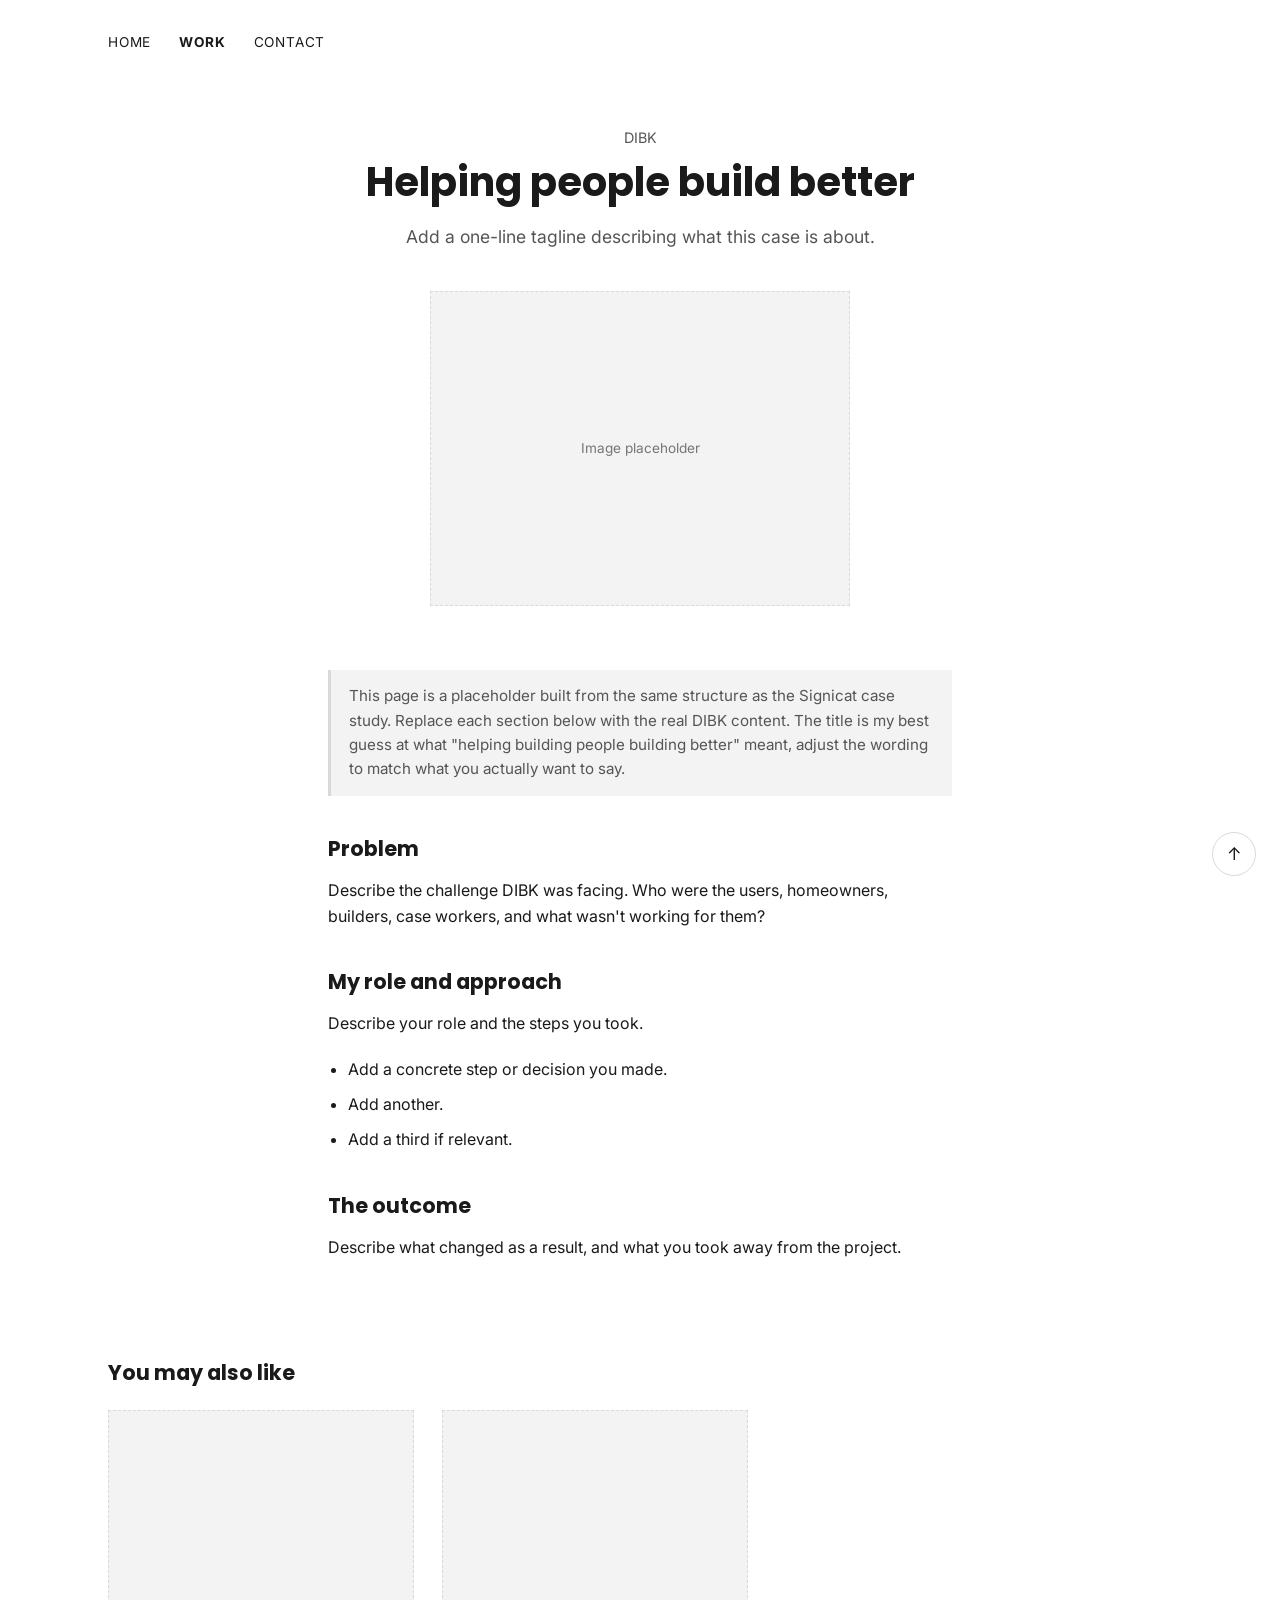
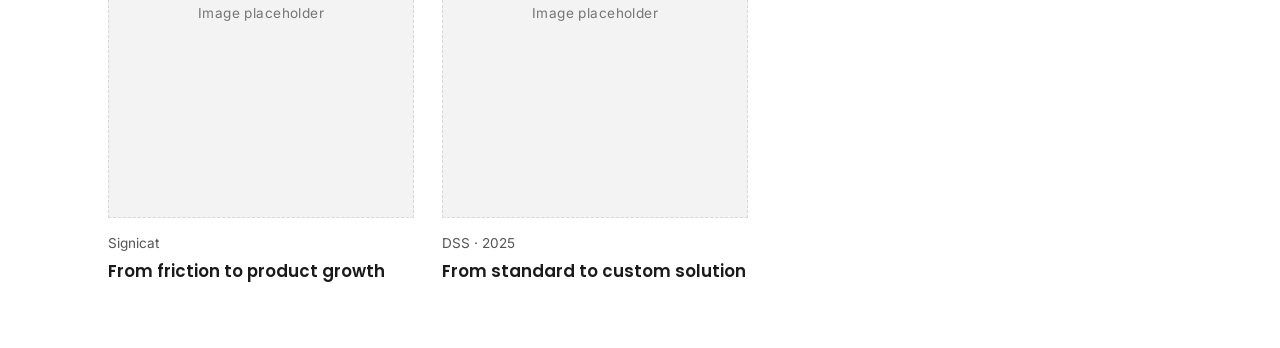
==== work/dibk/index.html @ 36e61819 "Initial commit of barebao.me site Co-Authored-By: Claude Sonnet 5 <noreply@anthropic.com>" ====
<!DOCTYPE html>
<html lang="en">
<head>
  <meta charset="UTF-8">
  <meta name="viewport" content="width=device-width, initial-scale=1.0">
  <title>Helping people build better — DIBK — Bao</title>
  <meta name="description" content="Case study placeholder: helping people build better, DIBK.">
  <link rel="stylesheet" href="../../style.css">
</head>
<body id="top">
  <a class="skip-link" href="#main">Skip to main content</a>

  <nav class="site-nav" aria-label="Primary">
    <a href="../../index.html">Home</a>
    <a href="../../index.html#work" class="nav-primary">Work</a>
    <a href="../../index.html#contact">Contact</a>
  </nav>

  <main id="main">
    <header class="case-hero">
      <p class="eyebrow">DIBK</p>
      <h1>Helping people build better</h1>
      <p class="tagline">Add a one-line tagline describing what this case is about.</p>
      <div class="case-hero-placeholder"><span>Image placeholder</span></div>
    </header>

    <article class="case-body">
      <p class="placeholder-note">This page is a placeholder built from the same structure as the Signicat case study. Replace each section below with the real DIBK content. The title is my best guess at what "helping building people building better" meant, adjust the wording to match what you actually want to say.</p>

      <h2>Problem</h2>
      <p>Describe the challenge DIBK was facing. Who were the users, homeowners, builders, case workers, and what wasn't working for them?</p>

      <h2>My role and approach</h2>
      <p>Describe your role and the steps you took.</p>
      <ul>
        <li>Add a concrete step or decision you made.</li>
        <li>Add another.</li>
        <li>Add a third if relevant.</li>
      </ul>

      <h2>The outcome</h2>
      <p>Describe what changed as a result, and what you took away from the project.</p>
    </article>

    <section class="also-like" aria-labelledby="also-like-heading">
      <h2 id="also-like-heading">You may also like</h2>
      <div class="also-like-grid">
        <a class="case-card" href="../signicat/index.html" aria-label="View case study: From friction to product growth, Signicat">
          <div class="case-placeholder"><span>Image placeholder</span></div>
          <div class="case-meta">
            <span class="case-client">Signicat</span>
            <span class="case-title">From friction to product growth</span>
          </div>
        </a>
        <a class="case-card" href="../dss/index.html" aria-label="View case study: From standard to custom solution, DSS, 2025">
          <div class="case-placeholder"><span>Image placeholder</span></div>
          <div class="case-meta">
            <span class="case-client">DSS · 2025</span>
            <span class="case-title">From standard to custom solution</span>
          </div>
        </a>
      </div>
    </section>
  </main>

  <a class="back-to-top" href="#top" aria-label="Back to top">↑</a>
</body>
</html>
---- style.css ----
/* barebao.me — shared stylesheet
   Plain HTML/CSS, no build step, no framework. */

@import url('https://fonts.googleapis.com/css2?family=Poppins:wght@600;700&family=Inter:wght@400;500;600&display=swap');

:root {
  --color-bg: #ffffff;
  --color-text: #1a1a1a;
  --color-muted: #555555;
  --color-muted-light: #767676;
  --color-border: #d9d9d9;
  --color-placeholder-bg: #f3f3f3;
  --color-accent: #2f3e46;
  --font-heading: 'Poppins', system-ui, -apple-system, 'Segoe UI', sans-serif;
  --font-body: 'Inter', system-ui, -apple-system, 'Segoe UI', sans-serif;
  --max-width: 1120px;
  --content-width: 680px;
}

* {
  box-sizing: border-box;
}

html {
  scroll-behavior: smooth;
}

@media (prefers-reduced-motion: reduce) {
  html {
    scroll-behavior: auto;
  }
  * {
    animation-duration: 0.01ms !important;
    transition-duration: 0.01ms !important;
  }
}

body {
  margin: 0;
  font-family: var(--font-body);
  color: var(--color-text);
  background: var(--color-bg);
  line-height: 1.6;
  font-size: 1rem;
}

h1, h2, h3 {
  font-family: var(--font-heading);
  line-height: 1.25;
  margin: 0 0 1rem;
}

p {
  margin: 0 0 1.25rem;
}

a {
  color: inherit;
}

a:focus-visible,
button:focus-visible {
  outline: 3px solid var(--color-accent);
  outline-offset: 3px;
}

.skip-link {
  position: absolute;
  left: -999px;
  top: auto;
  background: var(--color-bg);
  color: var(--color-text);
  padding: 0.75rem 1.25rem;
  border: 1px solid var(--color-border);
  z-index: 200;
}

.skip-link:focus {
  position: fixed;
  left: 1rem;
  top: 1rem;
}

.wrapper {
  max-width: var(--max-width);
  margin: 0 auto;
  padding: 0 1.75rem;
}

/* Nav */

.site-nav {
  padding: 2rem 1.75rem;
  max-width: var(--max-width);
  margin: 0 auto;
  display: flex;
  gap: 1.75rem;
}

.site-nav a {
  text-decoration: none;
  letter-spacing: 0.06em;
  text-transform: uppercase;
  font-size: 0.85rem;
  color: var(--color-text);
}

.site-nav a.nav-primary {
  font-weight: 700;
}

.site-nav a:hover {
  color: var(--color-accent);
}

/* Hero */

.hero {
  max-width: 700px;
  margin: 0 auto;
  padding: 4rem 1.75rem 4.5rem;
  text-align: center;
}

.hero h1 {
  font-weight: 700;
  font-size: clamp(2.25rem, 5vw, 3.25rem);
}

.hero .subcaption {
  color: var(--color-muted);
  font-size: 1.15rem;
  line-height: 1.7;
  margin: 0 auto;
}

/* Work grid */

.work-grid {
  max-width: var(--max-width);
  margin: 0 auto;
  padding: 0 1.75rem 5rem;
  display: grid;
  grid-template-columns: repeat(3, 1fr);
  gap: 1.75rem;
}

@media (max-width: 780px) {
  .work-grid {
    grid-template-columns: 1fr;
    max-width: 480px;
  }
}

.case-card {
  display: block;
  text-decoration: none;
  color: var(--color-text);
}

.case-placeholder {
  aspect-ratio: 3 / 4;
  background: var(--color-placeholder-bg);
  border: 1px dashed var(--color-border);
  display: flex;
  align-items: center;
  justify-content: center;
  padding: 1.5rem;
  text-align: center;
}

.case-placeholder span {
  color: var(--color-muted-light);
  font-size: 0.85rem;
  letter-spacing: 0.03em;
}

.case-card:hover .case-placeholder,
.case-card:focus-visible .case-placeholder {
  border-color: var(--color-accent);
}

.case-meta {
  margin-top: 0.9rem;
}

.case-client {
  display: block;
  color: var(--color-muted);
  font-size: 0.85rem;
  margin-bottom: 0.2rem;
}

.case-title {
  font-family: var(--font-heading);
  font-weight: 600;
  font-size: 1.05rem;
}

.case-card:hover .case-title,
.case-card:focus-visible .case-title {
  text-decoration: underline;
  text-decoration-color: var(--color-accent);
}

/* About / Contact */

.section {
  max-width: var(--content-width);
  margin: 0 auto;
  padding: 3rem 1.75rem;
}

.section h2 {
  font-size: 1.5rem;
}

.section p {
  color: var(--color-text);
}

.contact-link {
  display: inline-block;
  margin-top: 0.5rem;
  font-weight: 600;
  border-bottom: 1px solid var(--color-text);
  text-decoration: none;
}

.contact-link:hover {
  color: var(--color-accent);
  border-color: var(--color-accent);
}

footer.site-footer {
  max-width: var(--max-width);
  margin: 0 auto;
  padding: 2rem 1.75rem 3rem;
  color: var(--color-muted-light);
  font-size: 0.85rem;
}

/* Case study pages */

.case-hero {
  max-width: 760px;
  margin: 0 auto;
  padding: 2.5rem 1.75rem 3rem;
  text-align: center;
}

.case-hero .eyebrow {
  color: var(--color-muted);
  font-size: 0.9rem;
  margin-bottom: 0.5rem;
}

.case-hero h1 {
  font-size: clamp(1.75rem, 4vw, 2.5rem);
}

.case-hero .tagline {
  color: var(--color-muted);
  font-size: 1.1rem;
  max-width: 540px;
  margin: 0 auto;
}

.case-hero-placeholder {
  max-width: 420px;
  margin: 2.5rem auto 0;
  aspect-ratio: 4 / 3;
  background: var(--color-placeholder-bg);
  border: 1px dashed var(--color-border);
  display: flex;
  align-items: center;
  justify-content: center;
}

.case-hero-placeholder span {
  color: var(--color-muted-light);
  font-size: 0.85rem;
}

.case-body {
  max-width: var(--content-width);
  margin: 0 auto;
  padding: 1rem 1.75rem 4rem;
}

.case-body h2 {
  font-size: 1.3rem;
  margin-top: 2.5rem;
}

.case-body ul {
  padding-left: 1.25rem;
  margin: 0 0 1.25rem;
}

.case-body li {
  margin-bottom: 0.6rem;
}

.placeholder-note {
  background: var(--color-placeholder-bg);
  border-left: 3px solid var(--color-border);
  padding: 0.9rem 1.1rem;
  color: var(--color-muted);
  font-size: 0.95rem;
  margin-bottom: 1.25rem;
}

.also-like {
  max-width: var(--max-width);
  margin: 0 auto;
  padding: 1rem 1.75rem 4rem;
}

.also-like h2 {
  font-size: 1.3rem;
  margin-bottom: 1.5rem;
}

.also-like-grid {
  display: grid;
  grid-template-columns: repeat(2, 1fr);
  gap: 1.75rem;
  max-width: 640px;
}

@media (max-width: 600px) {
  .also-like-grid {
    grid-template-columns: 1fr;
  }
}

.back-to-top {
  position: fixed;
  right: 1.5rem;
  bottom: 1.5rem;
  width: 2.75rem;
  height: 2.75rem;
  border-radius: 50%;
  background: var(--color-bg);
  border: 1px solid var(--color-border);
  display: flex;
  align-items: center;
  justify-content: center;
  text-decoration: none;
  color: var(--color-text);
  font-size: 1.1rem;
}

.back-to-top:hover {
  border-color: var(--color-accent);
  color: var(--color-accent);
}
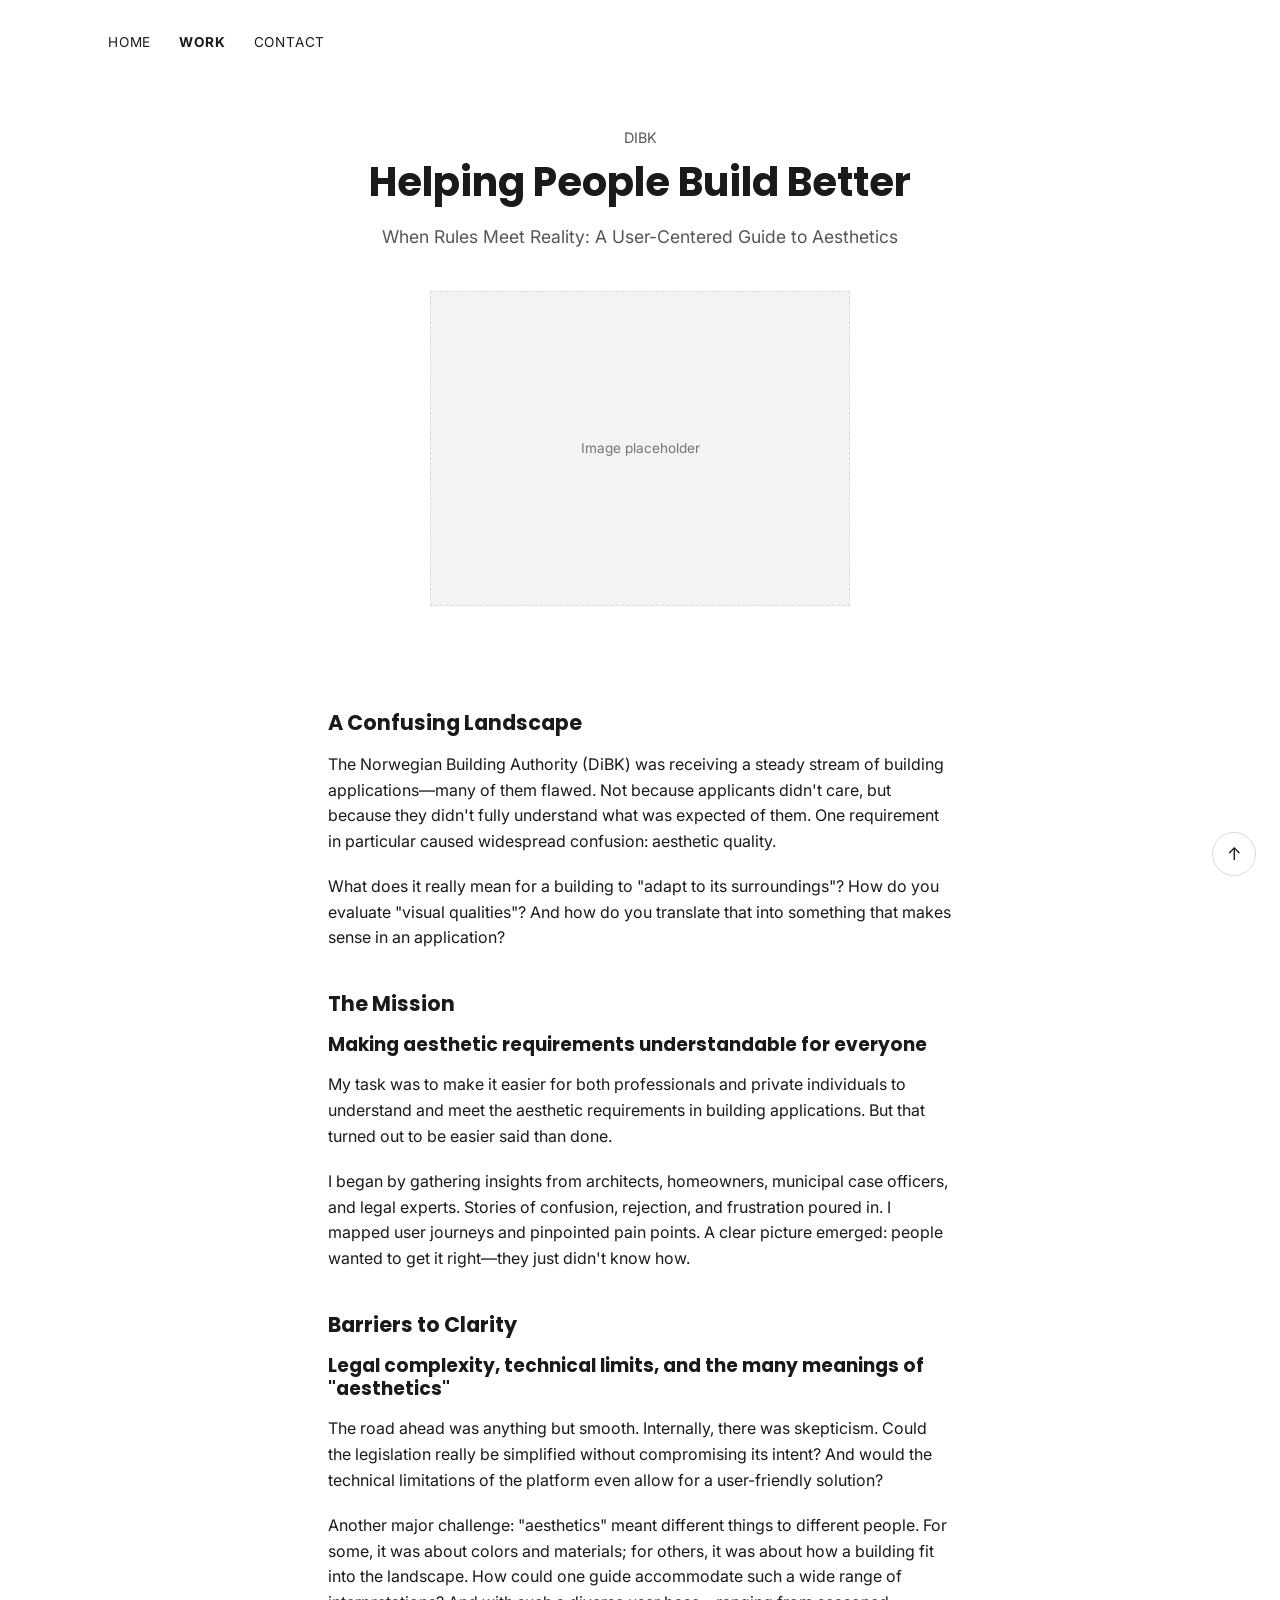
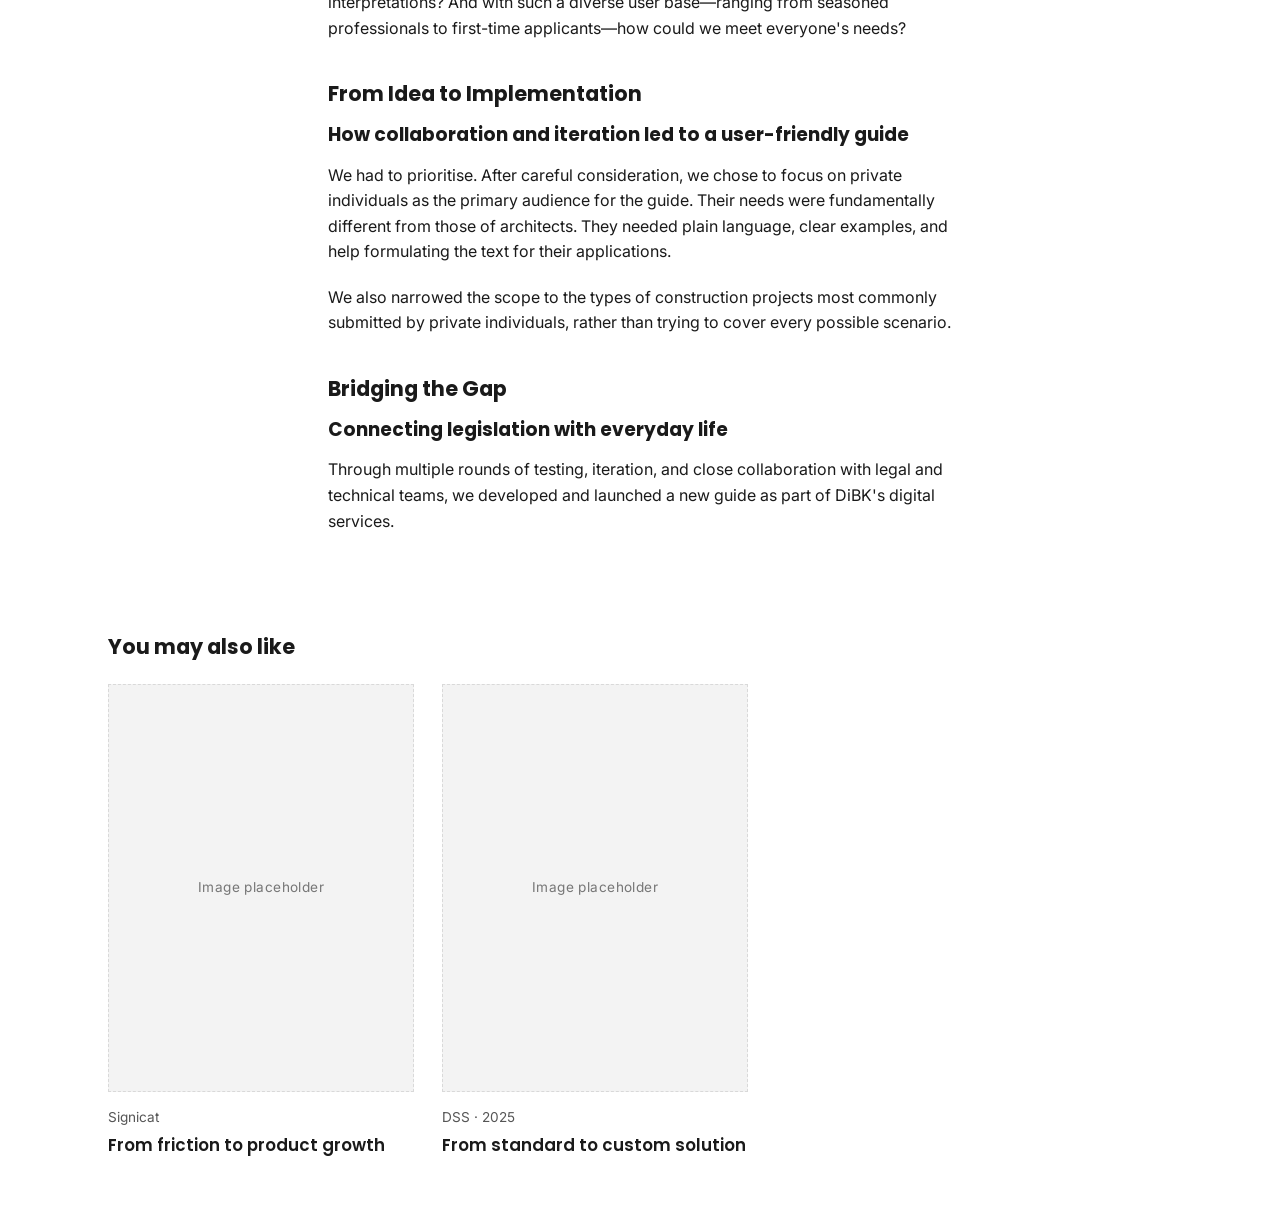
==== commit 27b06872: "Add real DIBK case study content Replace the placeholder DIBK case study with the actual write-up, a" ====
--- a/work/dibk/index.html
+++ b/work/dibk/index.html
@@ -3,8 +3,8 @@
 <head>
   <meta charset="UTF-8">
   <meta name="viewport" content="width=device-width, initial-scale=1.0">
-  <title>Helping people build better — DIBK — Bao</title>
-  <meta name="description" content="Case study placeholder: helping people build better, DIBK.">
+  <title>Helping People Build Better — DIBK — Bao</title>
+  <meta name="description" content="How a user-centered guide helped applicants understand and meet DiBK's aesthetic requirements for building applications.">
   <link rel="stylesheet" href="../../style.css">
 </head>
 <body id="top">
@@ -19,27 +19,34 @@
   <main id="main">
     <header class="case-hero">
       <p class="eyebrow">DIBK</p>
-      <h1>Helping people build better</h1>
-      <p class="tagline">Add a one-line tagline describing what this case is about.</p>
+      <h1>Helping People Build Better</h1>
+      <p class="tagline">When Rules Meet Reality: A User-Centered Guide to Aesthetics</p>
       <div class="case-hero-placeholder"><span>Image placeholder</span></div>
     </header>
 
     <article class="case-body">
-      <p class="placeholder-note">This page is a placeholder built from the same structure as the Signicat case study. Replace each section below with the real DIBK content. The title is my best guess at what "helping building people building better" meant, adjust the wording to match what you actually want to say.</p>
+      <h2>A Confusing Landscape</h2>
+      <p>The Norwegian Building Authority (DiBK) was receiving a steady stream of building applications—many of them flawed. Not because applicants didn't care, but because they didn't fully understand what was expected of them. One requirement in particular caused widespread confusion: aesthetic quality.</p>
+      <p>What does it really mean for a building to "adapt to its surroundings"? How do you evaluate "visual qualities"? And how do you translate that into something that makes sense in an application?</p>
 
-      <h2>Problem</h2>
-      <p>Describe the challenge DIBK was facing. Who were the users, homeowners, builders, case workers, and what wasn't working for them?</p>
+      <h2>The Mission</h2>
+      <h3>Making aesthetic requirements understandable for everyone</h3>
+      <p>My task was to make it easier for both professionals and private individuals to understand and meet the aesthetic requirements in building applications. But that turned out to be easier said than done.</p>
+      <p>I began by gathering insights from architects, homeowners, municipal case officers, and legal experts. Stories of confusion, rejection, and frustration poured in. I mapped user journeys and pinpointed pain points. A clear picture emerged: people wanted to get it right—they just didn't know how.</p>
 
-      <h2>My role and approach</h2>
-      <p>Describe your role and the steps you took.</p>
-      <ul>
-        <li>Add a concrete step or decision you made.</li>
-        <li>Add another.</li>
-        <li>Add a third if relevant.</li>
-      </ul>
+      <h2>Barriers to Clarity</h2>
+      <h3>Legal complexity, technical limits, and the many meanings of "aesthetics"</h3>
+      <p>The road ahead was anything but smooth. Internally, there was skepticism. Could the legislation really be simplified without compromising its intent? And would the technical limitations of the platform even allow for a user-friendly solution?</p>
+      <p>Another major challenge: "aesthetics" meant different things to different people. For some, it was about colors and materials; for others, it was about how a building fit into the landscape. How could one guide accommodate such a wide range of interpretations? And with such a diverse user base—ranging from seasoned professionals to first-time applicants—how could we meet everyone's needs?</p>
 
-      <h2>The outcome</h2>
-      <p>Describe what changed as a result, and what you took away from the project.</p>
+      <h2>From Idea to Implementation</h2>
+      <h3>How collaboration and iteration led to a user-friendly guide</h3>
+      <p>We had to prioritise. After careful consideration, we chose to focus on private individuals as the primary audience for the guide. Their needs were fundamentally different from those of architects. They needed plain language, clear examples, and help formulating the text for their applications.</p>
+      <p>We also narrowed the scope to the types of construction projects most commonly submitted by private individuals, rather than trying to cover every possible scenario.</p>
+
+      <h2>Bridging the Gap</h2>
+      <h3>Connecting legislation with everyday life</h3>
+      <p>Through multiple rounds of testing, iteration, and close collaboration with legal and technical teams, we developed and launched a new guide as part of DiBK's digital services.</p>
     </article>
 
     <section class="also-like" aria-labelledby="also-like-heading">
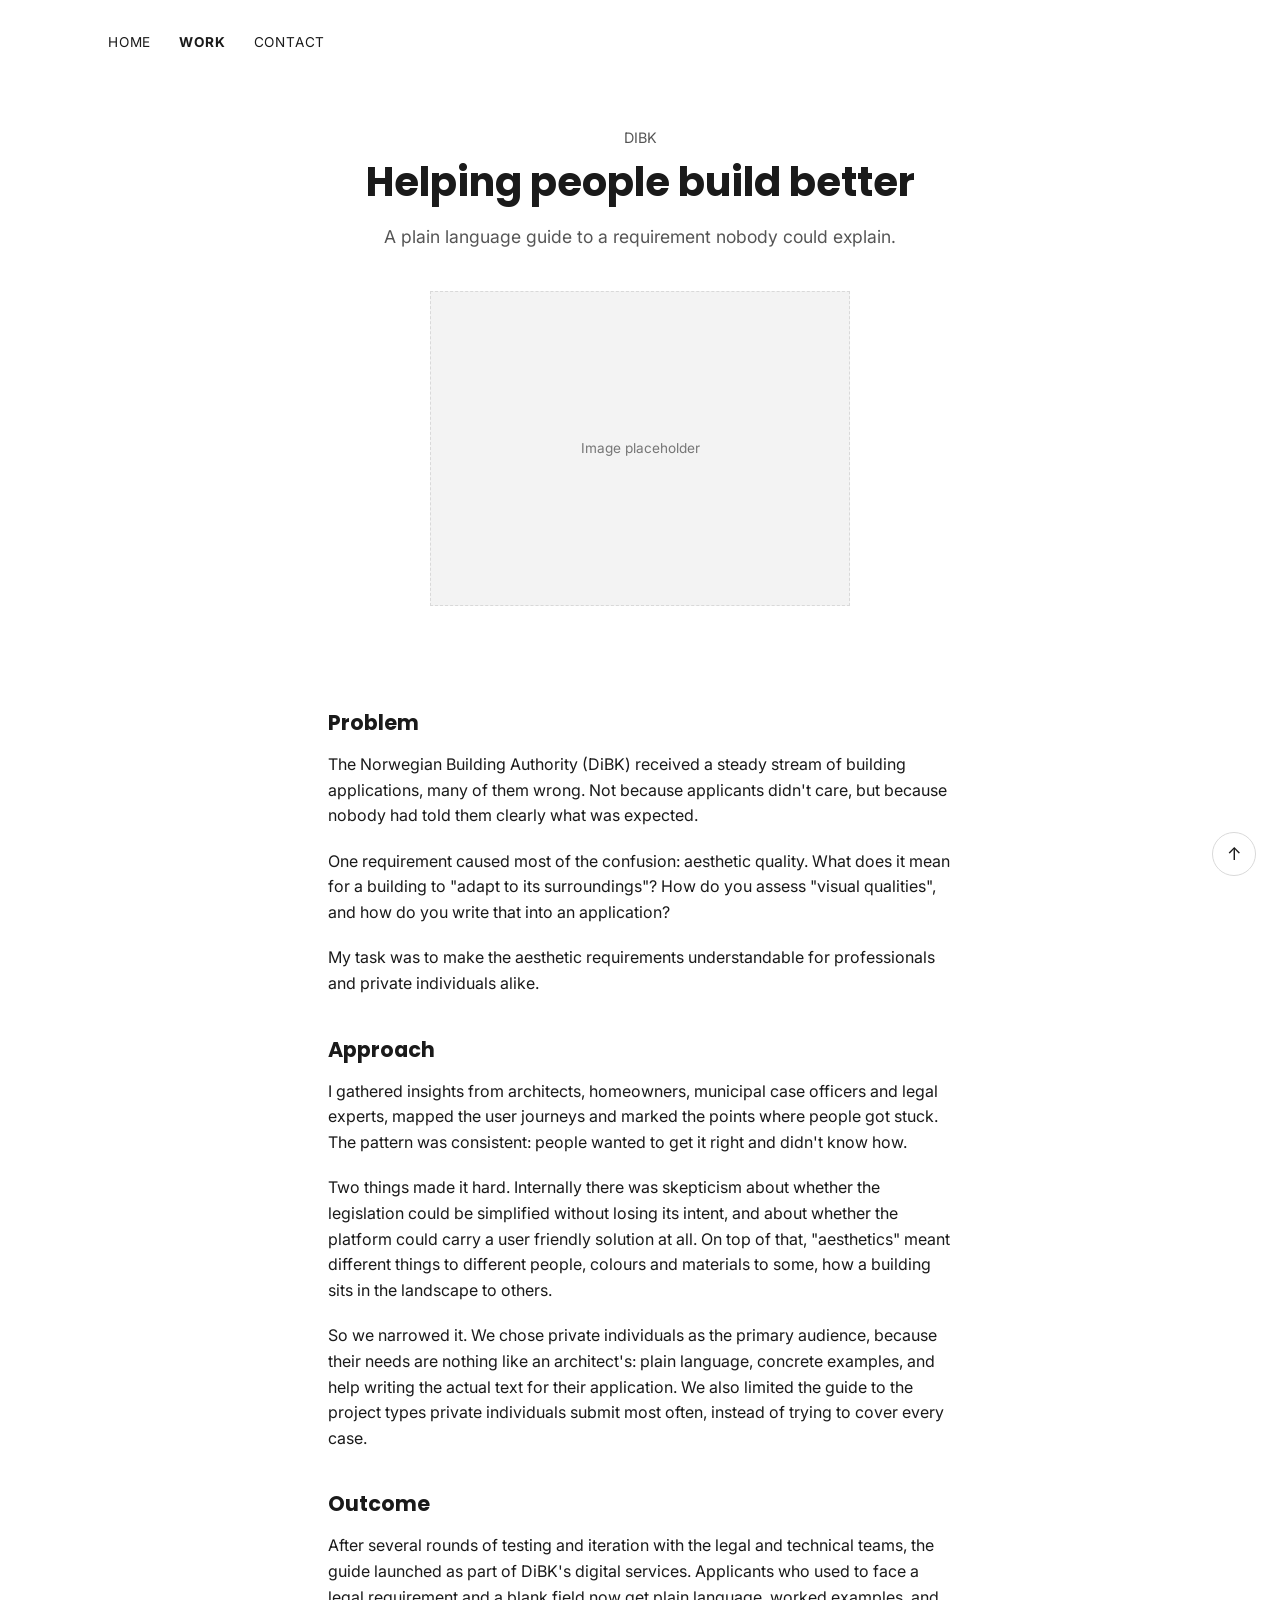
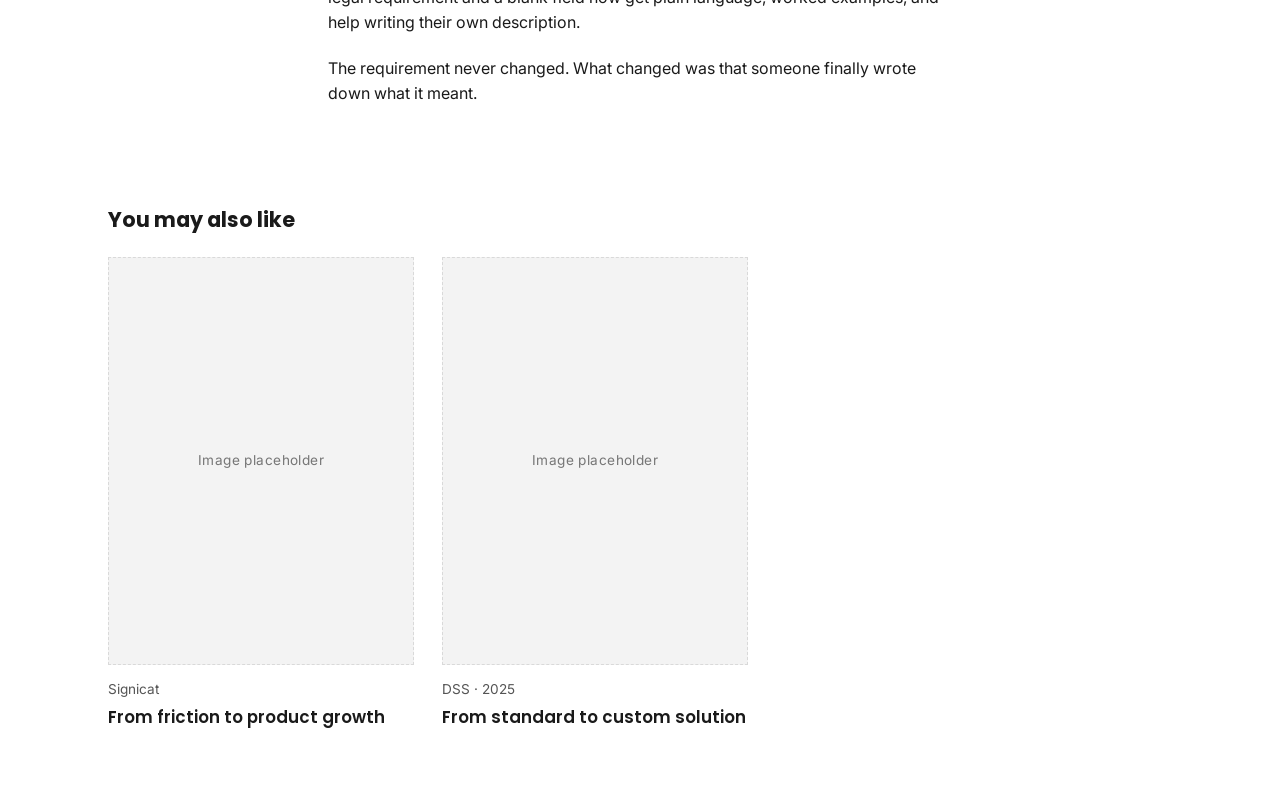
==== commit 38366baa: "Voice pass: cut flourishes, unify case study structure to Problem/Approach/Outcome Co-Authored-By: C" ====
--- a/work/dibk/index.html
+++ b/work/dibk/index.html
@@ -3,7 +3,7 @@
 <head>
   <meta charset="UTF-8">
   <meta name="viewport" content="width=device-width, initial-scale=1.0">
-  <title>Helping People Build Better — DIBK — Bao</title>
+  <title>Helping people build better — DIBK — Bao</title>
   <meta name="description" content="How a user-centered guide helped applicants understand and meet DiBK's aesthetic requirements for building applications.">
   <link rel="stylesheet" href="../../style.css">
 </head>
@@ -19,34 +19,25 @@
   <main id="main">
     <header class="case-hero">
       <p class="eyebrow">DIBK</p>
-      <h1>Helping People Build Better</h1>
-      <p class="tagline">When Rules Meet Reality: A User-Centered Guide to Aesthetics</p>
+      <h1>Helping people build better</h1>
+      <p class="tagline">A plain language guide to a requirement nobody could explain.</p>
       <div class="case-hero-placeholder"><span>Image placeholder</span></div>
     </header>
 
     <article class="case-body">
-      <h2>A Confusing Landscape</h2>
-      <p>The Norwegian Building Authority (DiBK) was receiving a steady stream of building applications—many of them flawed. Not because applicants didn't care, but because they didn't fully understand what was expected of them. One requirement in particular caused widespread confusion: aesthetic quality.</p>
-      <p>What does it really mean for a building to "adapt to its surroundings"? How do you evaluate "visual qualities"? And how do you translate that into something that makes sense in an application?</p>
+      <h2>Problem</h2>
+      <p>The Norwegian Building Authority (DiBK) received a steady stream of building applications, many of them wrong. Not because applicants didn't care, but because nobody had told them clearly what was expected.</p>
+      <p>One requirement caused most of the confusion: aesthetic quality. What does it mean for a building to "adapt to its surroundings"? How do you assess "visual qualities", and how do you write that into an application?</p>
+      <p>My task was to make the aesthetic requirements understandable for professionals and private individuals alike.</p>
 
-      <h2>The Mission</h2>
-      <h3>Making aesthetic requirements understandable for everyone</h3>
-      <p>My task was to make it easier for both professionals and private individuals to understand and meet the aesthetic requirements in building applications. But that turned out to be easier said than done.</p>
-      <p>I began by gathering insights from architects, homeowners, municipal case officers, and legal experts. Stories of confusion, rejection, and frustration poured in. I mapped user journeys and pinpointed pain points. A clear picture emerged: people wanted to get it right—they just didn't know how.</p>
+      <h2>Approach</h2>
+      <p>I gathered insights from architects, homeowners, municipal case officers and legal experts, mapped the user journeys and marked the points where people got stuck. The pattern was consistent: people wanted to get it right and didn't know how.</p>
+      <p>Two things made it hard. Internally there was skepticism about whether the legislation could be simplified without losing its intent, and about whether the platform could carry a user friendly solution at all. On top of that, "aesthetics" meant different things to different people, colours and materials to some, how a building sits in the landscape to others.</p>
+      <p>So we narrowed it. We chose private individuals as the primary audience, because their needs are nothing like an architect's: plain language, concrete examples, and help writing the actual text for their application. We also limited the guide to the project types private individuals submit most often, instead of trying to cover every case.</p>
 
-      <h2>Barriers to Clarity</h2>
-      <h3>Legal complexity, technical limits, and the many meanings of "aesthetics"</h3>
-      <p>The road ahead was anything but smooth. Internally, there was skepticism. Could the legislation really be simplified without compromising its intent? And would the technical limitations of the platform even allow for a user-friendly solution?</p>
-      <p>Another major challenge: "aesthetics" meant different things to different people. For some, it was about colors and materials; for others, it was about how a building fit into the landscape. How could one guide accommodate such a wide range of interpretations? And with such a diverse user base—ranging from seasoned professionals to first-time applicants—how could we meet everyone's needs?</p>
-
-      <h2>From Idea to Implementation</h2>
-      <h3>How collaboration and iteration led to a user-friendly guide</h3>
-      <p>We had to prioritise. After careful consideration, we chose to focus on private individuals as the primary audience for the guide. Their needs were fundamentally different from those of architects. They needed plain language, clear examples, and help formulating the text for their applications.</p>
-      <p>We also narrowed the scope to the types of construction projects most commonly submitted by private individuals, rather than trying to cover every possible scenario.</p>
-
-      <h2>Bridging the Gap</h2>
-      <h3>Connecting legislation with everyday life</h3>
-      <p>Through multiple rounds of testing, iteration, and close collaboration with legal and technical teams, we developed and launched a new guide as part of DiBK's digital services.</p>
+      <h2>Outcome</h2>
+      <p>After several rounds of testing and iteration with the legal and technical teams, the guide launched as part of DiBK's digital services. Applicants who used to face a legal requirement and a blank field now get plain language, worked examples, and help writing their own description.</p>
+      <p>The requirement never changed. What changed was that someone finally wrote down what it meant.</p>
     </article>
 
     <section class="also-like" aria-labelledby="also-like-heading">
--- a/style.css
+++ b/style.css
@@ -300,15 +300,6 @@
 
 .case-body li {
   margin-bottom: 0.6rem;
-}
-
-.placeholder-note {
-  background: var(--color-placeholder-bg);
-  border-left: 3px solid var(--color-border);
-  padding: 0.9rem 1.1rem;
-  color: var(--color-muted);
-  font-size: 0.95rem;
-  margin-bottom: 1.25rem;
 }
 
 .also-like {
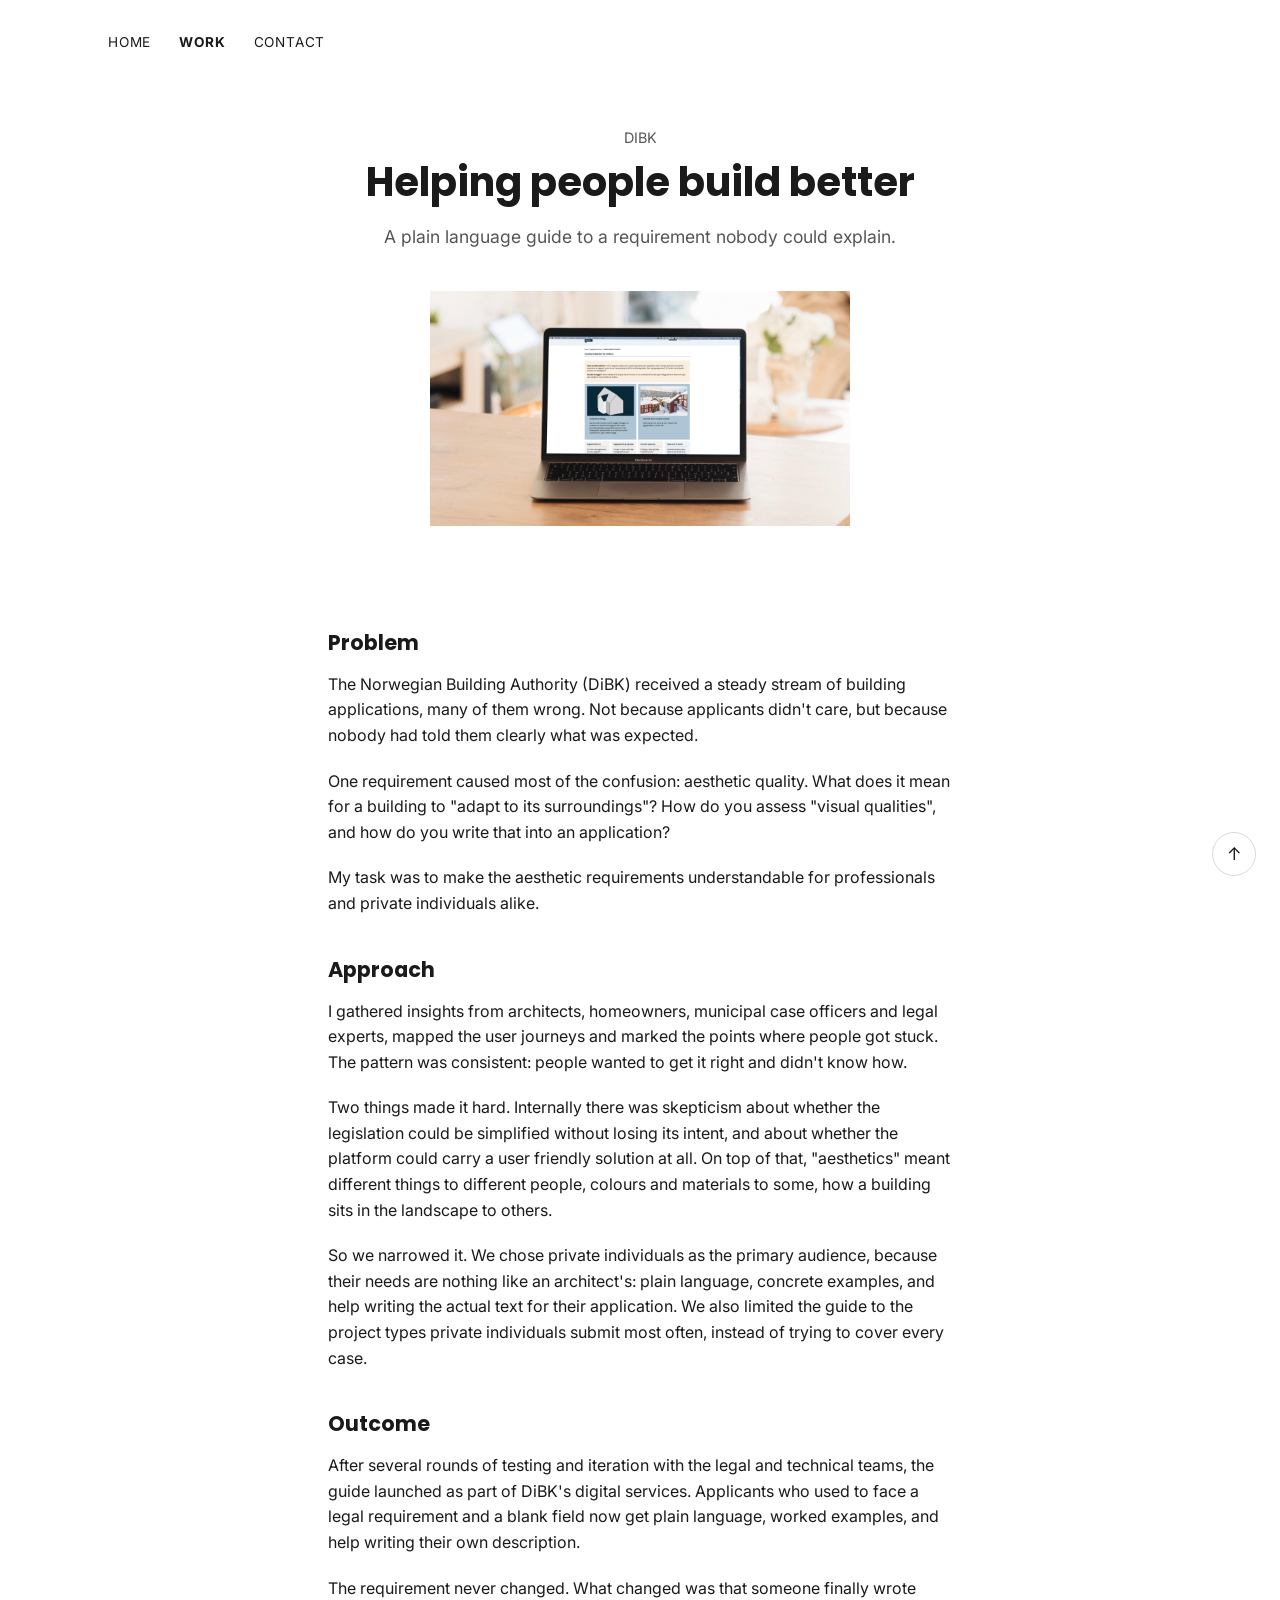
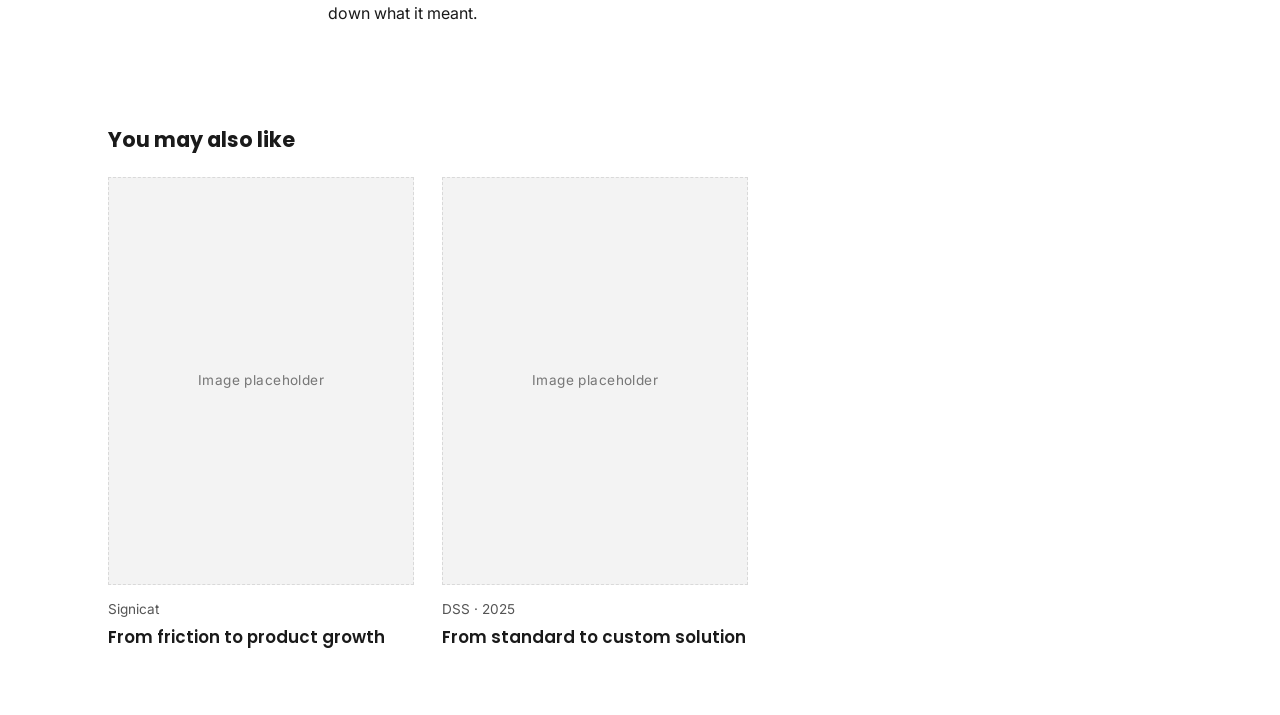
==== commit 686fe4a0: "Add DSS and DIBK images to front page cards and case study heroes Co-Authored-By: Claude Sonnet 5 <n" ====
--- a/work/dibk/index.html
+++ b/work/dibk/index.html
@@ -21,7 +21,7 @@
       <p class="eyebrow">DIBK</p>
       <h1>Helping people build better</h1>
       <p class="tagline">A plain language guide to a requirement nobody could explain.</p>
-      <div class="case-hero-placeholder"><span>Image placeholder</span></div>
+      <img src="DIBK-1200.jpg" alt="Laptop on a wooden table showing the DIBK guide on visual qualities for small houses" width="1200" height="672" style="display:block;width:100%;max-width:420px;height:auto;margin:2.5rem auto 0;">
     </header>
 
     <article class="case-body">
--- a/style.css
+++ b/style.css
@@ -118,7 +118,7 @@
 .hero {
   max-width: 700px;
   margin: 0 auto;
-  padding: 4rem 1.75rem 4.5rem;
+  padding: 2.5rem 1.75rem 2.5rem;
   text-align: center;
 }
 
@@ -156,6 +156,24 @@
   display: block;
   text-decoration: none;
   color: var(--color-text);
+}
+
+.case-image {
+  display: block;
+  width: 100%;
+  height: auto;
+  aspect-ratio: 3 / 4;
+  object-fit: cover;
+}
+
+/* On laptop-height screens, cap card images so the first row of cards fits without scrolling */
+@media (min-width: 781px) {
+  .case-placeholder,
+  .case-image {
+    width: 100%;
+    max-height: clamp(240px, calc(100vh - 420px), 480px);
+    max-height: clamp(240px, calc(100svh - 420px), 480px);
+  }
 }
 
 .case-placeholder {
